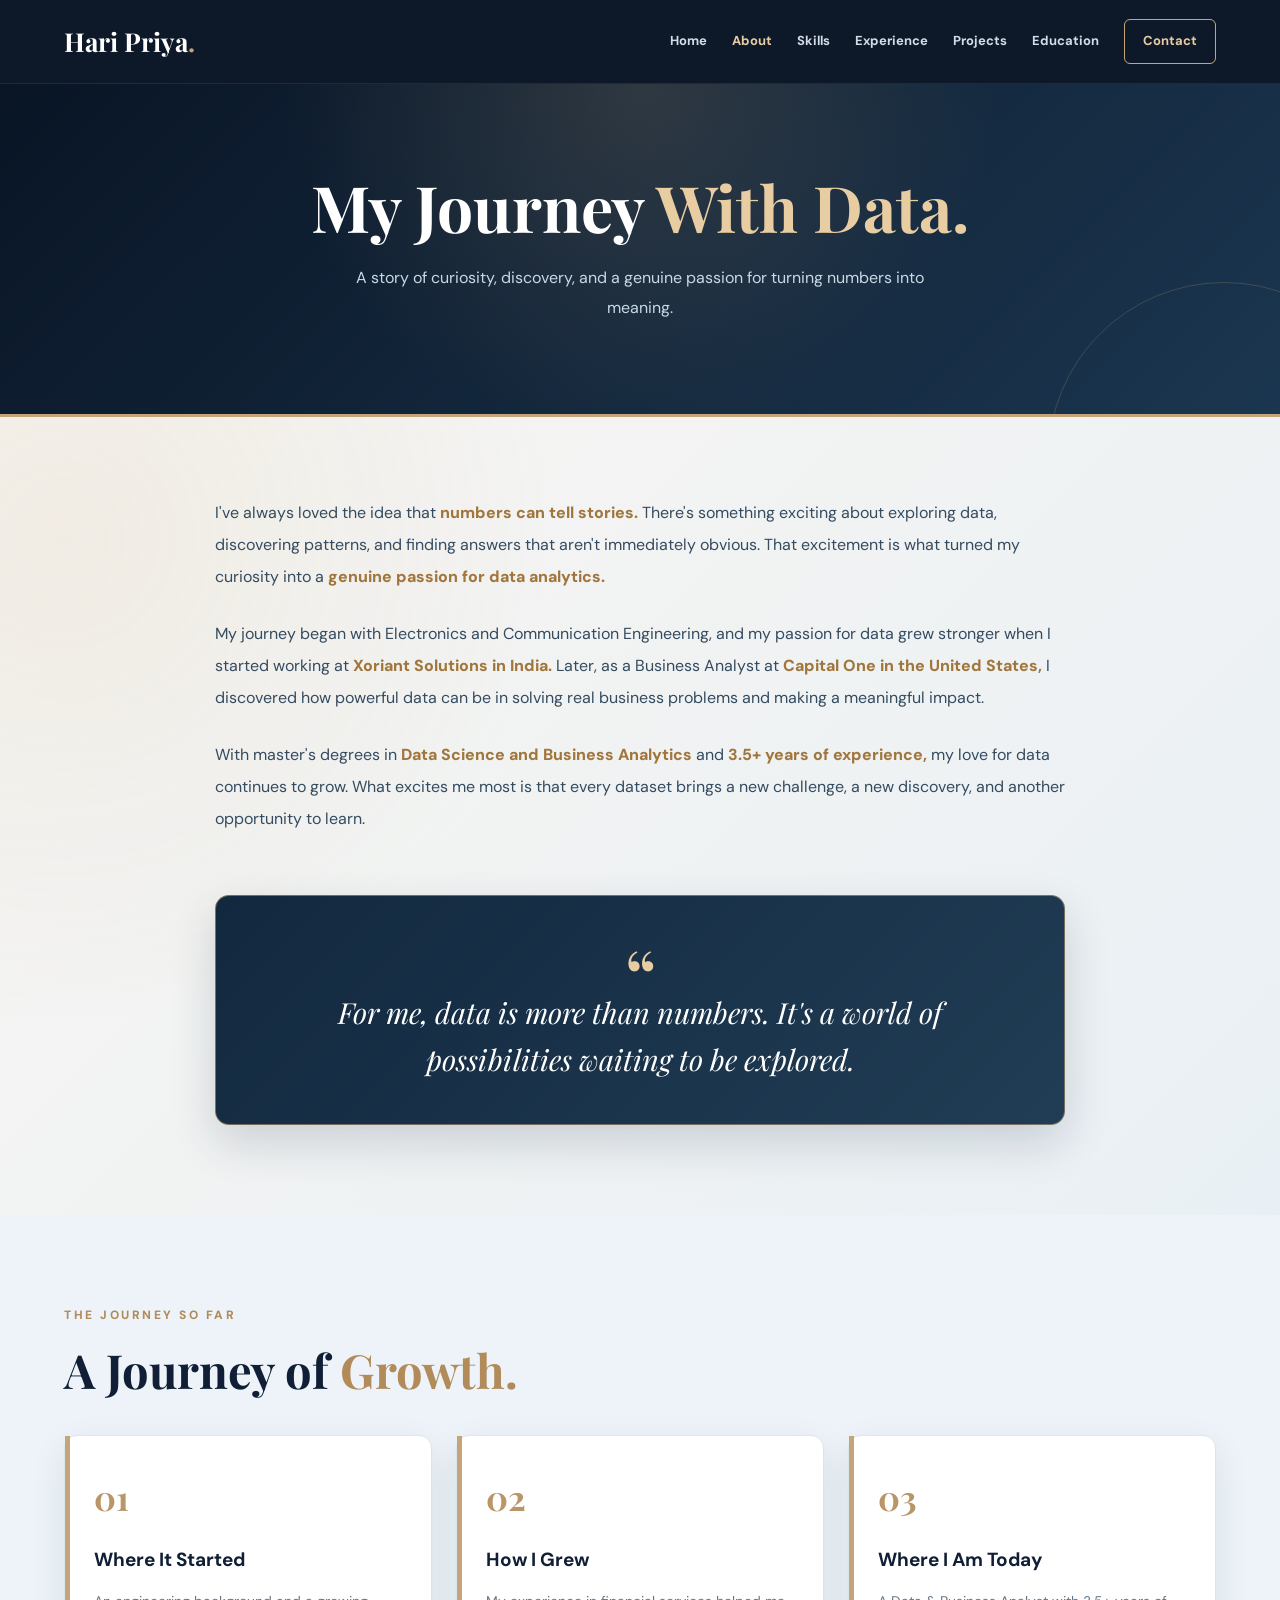
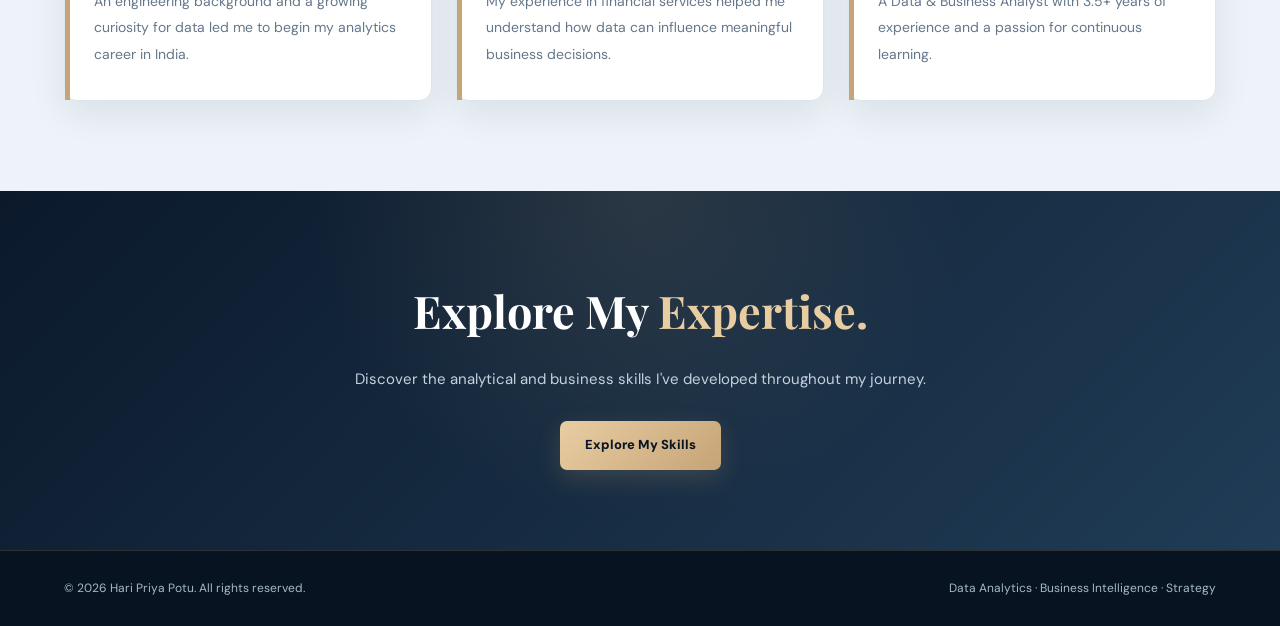
==== about.html @ d1c53332 "Complete professional portfolio website" ====
<!DOCTYPE html>
<html lang="en">

<head>
  <meta charset="UTF-8">
  <meta name="viewport" content="width=device-width, initial-scale=1.0">
  <meta name="description" content="Learn about Hari Priya Potu's passion for data analytics and professional journey.">
  <title>About Me | Hari Priya Potu</title>
  <link rel="stylesheet" href="style.css">
</head>

<body>

  <!-- NAVIGATION -->
  <header class="header">
    <nav class="navbar container">

      <a href="index.html" class="logo">
        Hari Priya<span>.</span>
      </a>

      <button class="menu-toggle"
              aria-label="Toggle navigation"
              aria-expanded="false">
        ☰
      </button>

      <div class="nav-links" id="navLinks">
        <a href="index.html">Home</a>
        <a href="about.html" class="active">About</a>
        <a href="professionalskills.html">Skills</a>
        <a href="experience.html">Experience</a>
        <a href="projects.html">Projects</a>
        <a href="education.html">Education</a>
        <a href="contact.html" class="nav-contact">Contact</a>
      </div>

    </nav>
  </header>

  <main>

    <!-- ABOUT HERO -->
    <section class="about-hero">
      <div class="container">

       

        <h1>
          My Journey <span>With Data.</span>
        </h1>

        <p class="about-hero-description">
          A story of curiosity, discovery, and a genuine
          passion for turning numbers into meaning.
        </p>

      </div>
    </section>

    <!-- MY STORY -->
    <section class="about-main">
      <div class="container">

        <div class="about-story-text">

          <p>
            I've always loved the idea that
            <span class="gold-highlight">
              numbers can tell stories.
            </span>
            There's something exciting about exploring
            data, discovering patterns, and finding
            answers that aren't immediately obvious.
            That excitement is what turned my
            curiosity into a
            <span class="gold-highlight">
              genuine passion for data analytics.
            </span>
          </p>

          <p>
            My journey began with Electronics and
            Communication Engineering, and my passion
            for data grew stronger when I started
            working at
            <span class="gold-highlight">
              Xoriant Solutions in India.
            </span>
            Later, as a Business Analyst at
            <span class="gold-highlight">
              Capital One in the United States,
            </span>
            I discovered how powerful data can be
            in solving real business problems
            and making a meaningful impact.
          </p>

          <p>
            With master's degrees in
            <span class="gold-highlight">
              Data Science and Business Analytics
            </span>
            and
            <span class="gold-highlight">
              3.5+ years of experience,
            </span>
            my love for data continues to grow.
            What excites me most is that every dataset
            brings a new challenge, a new discovery,
            and another opportunity to learn.
          </p>

        </div>

        <!-- QUOTE -->
        <div class="about-quote">

          <span class="quote-symbol">“</span>

          <blockquote>
            For me, data is more than numbers.
            It's a world of possibilities
            waiting to be explored.
          </blockquote>

        </div>

      </div>
    </section>

    <!-- JOURNEY HIGHLIGHTS -->
    <section class="section highlights-section">
      <div class="container">

        <p class="section-label">
          THE JOURNEY SO FAR
        </p>

        <h2 class="section-title">
          A Journey of <span>Growth.</span>
        </h2>

        <div class="highlights-grid">

          <article class="highlight-card">
            <span class="highlight-number">01</span>
            <h3>Where It Started</h3>
            <p>
              An engineering background and a growing
              curiosity for data led me to begin
              my analytics career in India.
            </p>
          </article>

          <article class="highlight-card">
            <span class="highlight-number">02</span>
            <h3>How I Grew</h3>
            <p>
              My experience in financial services
              helped me understand how data can
              influence meaningful business decisions.
            </p>
          </article>

          <article class="highlight-card">
            <span class="highlight-number">03</span>
            <h3>Where I Am Today</h3>
            <p>
              A Data & Business Analyst with
              3.5+ years of experience and
              a passion for continuous learning.
            </p>
          </article>

        </div>

      </div>
    </section>

    <!-- CALL TO ACTION -->
    <section class="page-cta">
      <div class="container">

        <h2>
          Explore My <span>Expertise.</span>
        </h2>

        <p>
          Discover the analytical and business
          skills I've developed throughout my journey.
        </p>

        <a href="professionalskills.html" class="btn btn-gold">
          Explore My Skills
        </a>

      </div>
    </section>

  </main>

  <!-- FOOTER -->
  <footer>
    <div class="container footer-content">

      <p>
        © <span id="year"></span>
        Hari Priya Potu. All rights reserved.
      </p>

      <p>
        Data Analytics · Business Intelligence · Strategy
      </p>

    </div>
  </footer>

  <script src="script.js"></script>

</body>
</html>
---- style.css ----
@import url('https://fonts.googleapis.com/css2?family=DM+Sans:wght@400;500;600;700;800&family=Playfair+Display:wght@500;600;700&display=swap');

/* ==========================================
   HARI PRIYA POTU PORTFOLIO
   COMPLETE STYLESHEET
========================================== */

/* GLOBAL */

:root {
  --navy: #101f35;
  --navy-dark: #091525;
  --navy-mid: #1a3049;
  --slate: #294861;
  --gold: #c5a477;
  --gold-light: #e9cda2;
  --cream: #f8f4ed;
  --white: #ffffff;
  --light: #f0f4f8;
  --light-blue: #e6edf4;
  --text: #26384a;
  --muted: #65778a;
  --border: #dce5ed;
  --shadow: 0 12px 36px rgba(16,31,53,0.09);
}

* {
  margin: 0;
  padding: 0;
  box-sizing: border-box;
}

html {
  scroll-behavior: smooth;
}

body {
  font-family: 'DM Sans', Arial, sans-serif;
  background: var(--white);
  color: var(--text);
  line-height: 1.75;
  -webkit-font-smoothing: antialiased;
}

a {
  text-decoration: none;
  color: inherit;
}

button {
  font: inherit;
}

img {
  max-width: 100%;
  display: block;
}

ul {
  padding-left: 20px;
}

.container {
  width: min(1160px, 90%);
  margin: 0 auto;
}

.section {
  padding: 90px 0;
}

.section-label {
  color: #b18b59;
  font-size: 12px;
  font-weight: 800;
  letter-spacing: 2.5px;
  text-transform: uppercase;
  margin-bottom: 15px;
}

.section-title {
  font-family: 'Playfair Display', Georgia, serif;
  font-size: clamp(32px, 4vw, 47px);
  line-height: 1.25;
  color: var(--navy);
  margin-bottom: 22px;
}

.section-title span {
  color: #b18b59;
}

.section-subtitle {
  max-width: 730px;
  color: var(--muted);
  font-size: 16px;
  line-height: 1.9;
  margin-bottom: 45px;
}

/* ==========================================
   NAVIGATION
========================================== */

.header {
  position: sticky;
  top: 0;
  z-index: 1000;
  background: rgba(9,21,37,0.98);
  border-bottom: 1px solid rgba(255,255,255,0.08);
  backdrop-filter: blur(14px);
}

.navbar {
  min-height: 83px;
  display: flex;
  align-items: center;
  justify-content: space-between;
  gap: 24px;
}

.logo {
  font-family: 'Playfair Display', Georgia, serif;
  color: #ffffff;
  font-size: 26px;
  font-weight: 700;
  white-space: nowrap;
}

.logo span {
  color: var(--gold);
}

.nav-links {
  display: flex;
  align-items: center;
  gap: 25px;
}

.nav-links a {
  color: #d3dce7;
  font-size: 13px;
  font-weight: 700;
  white-space: nowrap;
  transition: color 0.25s ease;
}

.nav-links a:hover,
.nav-links a.active {
  color: var(--gold-light);
}

.nav-links .nav-contact {
  padding: 10px 18px;
  border: 1px solid var(--gold);
  border-radius: 6px;
  color: var(--gold-light);
}

.nav-links .nav-contact:hover,
.nav-links .nav-contact.active {
  background: var(--gold);
  color: var(--navy-dark);
}

.menu-toggle {
  display: none;
  background: transparent;
  color: #ffffff;
  border: 1px solid rgba(255,255,255,0.25);
  border-radius: 6px;
  padding: 6px 12px;
  font-size: 23px;
  cursor: pointer;
}

/* ==========================================
   BUTTONS
========================================== */

.btn {
  display: inline-flex;
  align-items: center;
  justify-content: center;
  min-height: 49px;
  padding: 13px 25px;
  border-radius: 7px;
  font-size: 13px;
  font-weight: 800;
  transition: transform 0.25s, box-shadow 0.25s;
}

.btn:hover {
  transform: translateY(-3px);
}

.btn-gold {
  background: linear-gradient(135deg,#e9cda2,#c5a477);
  color: var(--navy-dark);
  box-shadow: 0 8px 24px rgba(197,164,119,0.2);
}

.btn-outline {
  border: 1px solid var(--gold-light);
  color: var(--gold-light);
  background: transparent;
}

/* ==========================================
   ABOUT PAGE HERO
========================================== */

.about-hero {
  position: relative;
  overflow: hidden;
  padding: 85px 0 90px;
  text-align: center;
  background:
    radial-gradient(
      circle at 50% 0%,
      rgba(197,164,119,0.17),
      transparent 50%
    ),
    linear-gradient(135deg,#091525,#1b3650);
  border-bottom: 3px solid var(--gold);
}

.about-hero::after {
  content: "";
  position: absolute;
  width: 350px;
  height: 350px;
  right: -120px;
  bottom: -220px;
  border: 1px solid rgba(197,164,119,0.22);
  border-radius: 50%;
  pointer-events: none;
}

.about-eyebrow {
  color: var(--gold-light);
  font-size: 11px;
  font-weight: 800;
  letter-spacing: 3px;
  margin-bottom: 20px;
}

.about-hero h1 {
  font-family: 'Playfair Display', Georgia, serif;
  color: #ffffff;
  font-size: clamp(42px,5vw,66px);
  line-height: 1.2;
  margin-bottom: 17px;
}

.about-hero h1 span {
  color: var(--gold-light);
}

.about-hero-description {
  max-width: 620px;
  margin: 0 auto;
  color: #c9d8e5;
  font-size: 16px;
  line-height: 1.9;
}

/* ==========================================
   ABOUT STORY
   CENTERED WITHOUT SIDE HEADING
========================================== */

.about-main {
  padding: 80px 0 90px;
  background:
    radial-gradient(
      circle at 5% 15%,
      rgba(197,164,119,0.11),
      transparent 35%
    ),
    linear-gradient(135deg,#f7f5f1,#e9f0f5);
}

.about-story-text {
  max-width: 850px;
  margin: 0 auto;
  padding: 0;
  border: none;
}

.about-story-text p {
  color: #344b60;
  font-size: 16px;
  line-height: 2;
  margin-bottom: 25px;
}

.about-story-text p:last-child {
  margin-bottom: 0;
}

.gold-highlight {
  color: #a1763c;
  font-weight: 800;
}

/* ==========================================
   ABOUT QUOTE
========================================== */

.about-quote {
  position: relative;
  max-width: 850px;
  margin: 60px auto 0;
  padding: 40px 55px;
  text-align: center;
  background: linear-gradient(135deg,#12283e,#203d55);
  border-radius: 14px;
  border: 1px solid rgba(197,164,119,0.55);
  box-shadow: 0 18px 45px rgba(16,31,53,0.16);
}

.quote-symbol {
  display: block;
  height: 48px;
  color: var(--gold-light);
  font-family: 'Playfair Display', Georgia, serif;
  font-size: 80px;
  line-height: 1;
}

.about-quote blockquote {
  max-width: 680px;
  margin: 5px auto 0;
  color: #ffffff;
  font-family: 'Playfair Display', Georgia, serif;
  font-size: clamp(21px,2.6vw,29px);
  line-height: 1.65;
  font-style: italic;
}

/* ==========================================
   SHARED PAGE BANNERS
========================================== */

.page-banner {
  padding: 90px 0;
  background:
    radial-gradient(circle at 85% 10%,
      rgba(197,164,119,0.17),transparent 35%),
    linear-gradient(125deg,#0b192a,#1b3650);
  border-bottom: 3px solid var(--gold);
}

.page-banner .section-label {
  color: var(--gold-light);
}

.page-banner h1 {
  color: #ffffff;
  font-family: 'Playfair Display', Georgia, serif;
  font-size: clamp(40px,5vw,64px);
  line-height: 1.2;
  margin-bottom: 18px;
}

.page-banner h1 span {
  color: var(--gold-light);
}

.page-banner p:not(.section-label) {
  max-width: 700px;
  color: #c8d6e3;
  font-size: 16px;
  line-height: 1.9;
}

/* ==========================================
   HOME PAGE
========================================== */

.hero {
  min-height: 690px;
  display: flex;
  align-items: center;
  background:
    radial-gradient(circle at 82% 20%,
      rgba(197,164,119,0.13),transparent 34%),
    linear-gradient(135deg,#091525,#142b43 60%,#203c55);
}

.hero-grid {
  display: grid;
  grid-template-columns: 1.15fr 0.85fr;
  align-items: center;
  gap: 65px;
  padding: 100px 0;
}

.eyebrow {
  color: var(--gold-light);
  font-size: 11px;
  font-weight: 800;
  letter-spacing: 2px;
  margin-bottom: 25px;
}

.hero h1 {
  font-family: 'Playfair Display', Georgia, serif;
  color: #ffffff;
  font-size: clamp(48px,5.4vw,78px);
  line-height: 1.13;
  margin-bottom: 16px;
}

.hero h1 span {
  color: var(--gold-light);
}

.hero h2 {
  color: #e5edf5;
  font-size: 23px;
  font-weight: 500;
  margin-bottom: 23px;
}

.hero-description {
  color: #c3d0dd;
  font-size: 16px;
  line-height: 1.95;
  margin-bottom: 34px;
}

.hero-actions {
  display: flex;
  flex-wrap: wrap;
  gap: 15px;
}

.hero-stats {
  display: flex;
  flex-wrap: wrap;
  gap: 35px;
  padding-top: 35px;
  margin-top: 42px;
  border-top: 1px solid rgba(255,255,255,0.13);
}

.hero-stats strong {
  display: block;
  color: var(--gold-light);
  font-size: 23px;
}

.hero-stats span {
  color: #b9c9d7;
  font-size: 11px;
}

.hero-visual {
  padding: 30px;
  border: 1px solid rgba(197,164,119,0.32);
  border-radius: 18px;
  background: linear-gradient(145deg,#234158,#0e1e31);
  box-shadow: 0 30px 65px rgba(0,0,0,0.25);
}

.visual-heading {
  color: var(--gold-light);
  font-size: 11px;
  font-weight: 800;
  letter-spacing: 1.5px;
  margin-bottom: 25px;
}

.hero-visual h3 {
  color: #ffffff;
  font-family: 'Playfair Display', Georgia, serif;
  font-size: 25px;
}

.visual-bars {
  height: 230px;
  display: flex;
  align-items: flex-end;
  justify-content: space-between;
  gap: 12px;
  margin-top: 25px;
  border-bottom: 1px solid rgba(255,255,255,0.22);
}

.visual-bars div {
  flex: 1;
  max-width: 40px;
  background: linear-gradient(to top,#8f704a,#e6c694);
  border-radius: 5px 5px 0 0;
}

.visual-footer {
  display: flex;
  justify-content: space-between;
  gap: 10px;
  color: #d6e1eb;
  font-size: 10px;
  margin-top: 20px;
}

.visual-note {
  color: #8ea5b8;
  font-size: 10px;
  margin-top: 15px;
}

/* ==========================================
   HIGHLIGHT CARDS
========================================== */

.highlights-section {
  background: #edf3f8;
}

.highlights-grid {
  display: grid;
  grid-template-columns: repeat(3,minmax(0,1fr));
  gap: 24px;
  margin-top: 35px;
}

.highlight-card {
  position: relative;
  background: #ffffff;
  padding: 32px 29px;
  border: 1px solid var(--border);
  border-radius: 13px;
  box-shadow: var(--shadow);
  transition: transform 0.3s;
}

.highlight-card:hover {
  transform: translateY(-6px);
}

.highlight-card::before {
  content: "";
  position: absolute;
  left: 0;
  top: 0;
  width: 5px;
  height: 100%;
  background: var(--gold);
}

.highlight-number {
  display: block;
  color: #b99667;
  font-family: 'Playfair Display', Georgia, serif;
  font-size: 34px;
  font-weight: 700;
  margin-bottom: 15px;
}

.highlight-card h3 {
  color: var(--navy);
  font-size: 19px;
  margin-bottom: 12px;
}

.highlight-card p {
  color: var(--muted);
  font-size: 14px;
  line-height: 1.9;
}

/* ==========================================
   SKILLS
========================================== */

.toolkit-section {
  background: #edf3f8;
}

.toolkit-grid {
  display: grid;
  grid-template-columns: repeat(2,minmax(0,1fr));
  gap: 24px;
}

.toolkit-card {
  position: relative;
  padding: 34px;
  background: linear-gradient(145deg,#172d46,#24445e);
  border: 1px solid #38546b;
  border-radius: 16px;
  box-shadow: var(--shadow);
}

.toolkit-card::before {
  content: "";
  position: absolute;
  top: 0;
  left: 0;
  width: 100%;
  height: 4px;
  background: var(--gold);
}

.toolkit-top {
  display: flex;
  align-items: center;
  justify-content: space-between;
  margin-bottom: 25px;
}

.toolkit-icon {
  display: flex;
  align-items: center;
  justify-content: center;
  width: 54px;
  height: 54px;
  background: rgba(197,164,119,0.14);
  border-radius: 13px;
  color: var(--gold-light);
  font-size: 28px;
}

.toolkit-number {
  color: var(--gold-light);
  font-size: 11px;
}

.toolkit-card h3 {
  color: #ffffff;
  font-family: 'Playfair Display', Georgia, serif;
  font-size: 26px;
  margin-bottom: 12px;
}

.toolkit-card > p {
  color: #c0d0df;
  font-size: 14px;
  margin-bottom: 25px;
}

.toolkit-tags {
  display: flex;
  flex-wrap: wrap;
  gap: 9px;
}

.toolkit-tags span {
  background: rgba(255,255,255,0.08);
  border: 1px solid rgba(255,255,255,0.15);
  color: #f0f4f8;
  padding: 8px 13px;
  border-radius: 6px;
  font-size: 12px;
}

.workflow-section {
  background: #ffffff;
}

.workflow-grid {
  display: grid;
  grid-template-columns: repeat(4,minmax(0,1fr));
  gap: 20px;
  margin-top: 35px;
}

.workflow-card {
  background: var(--cream);
  border: 1px solid #e8dfd2;
  border-radius: 12px;
  padding: 30px 24px;
}

.workflow-card > span {
  display: block;
  color: #a9824e;
  font-family: 'Playfair Display', Georgia, serif;
  font-size: 34px;
  margin-bottom: 18px;
}

.workflow-card h3 {
  color: var(--navy);
  font-size: 18px;
  margin-bottom: 12px;
}

.workflow-card p {
  color: var(--muted);
  font-size: 13px;
}

/* ==========================================
   EXPERIENCE
========================================== */

.experience-section {
  background: #f4f7fa;
}

.experience-timeline {
  position: relative;
  margin-top: 50px;
  padding-left: 75px;
}

.experience-timeline::before {
  content: "";
  position: absolute;
  top: 22px;
  bottom: 25px;
  left: 26px;
  width: 2px;
  background: var(--gold);
}

.experience-item {
  position: relative;
  margin-bottom: 40px;
}

.experience-marker {
  position: absolute;
  left: -75px;
  top: 22px;
  width: 54px;
  height: 54px;
  display: flex;
  align-items: center;
  justify-content: center;
  background: var(--navy);
  border: 3px solid var(--gold);
  border-radius: 50%;
  color: var(--gold-light);
  font-weight: 800;
}

.experience-card {
  background: #ffffff;
  border: 1px solid var(--border);
  border-radius: 16px;
  padding: 42px;
  box-shadow: var(--shadow);
}

.experience-header {
  display: flex;
  justify-content: space-between;
  align-items: flex-start;
  gap: 25px;
  padding-bottom: 25px;
  border-bottom: 1px solid var(--border);
}

.experience-category {
  color: #ac895a;
  font-size: 11px;
  font-weight: 800;
  letter-spacing: 2px;
}

.experience-header h3 {
  color: var(--navy);
  font-family: 'Playfair Display', Georgia, serif;
  font-size: 30px;
}

.experience-header h4 {
  color: #47627b;
  font-size: 18px;
}

.experience-location {
  color: var(--muted);
  font-size: 13px;
}

.experience-date {
  flex-shrink: 0;
  padding: 9px 14px;
  background: var(--cream);
  border: 1px solid #e8d7be;
  border-radius: 6px;
  color: #886638;
  font-size: 12px;
  font-weight: 800;
}

.experience-overview {
  color: #53697d;
  font-size: 15px;
  margin: 25px 0;
}

.experience-card h5 {
  color: var(--navy);
  font-size: 14px;
  margin-bottom: 14px;
}

.experience-list {
  margin-bottom: 27px;
}

.experience-list li {
  color: #53697d;
  font-size: 14px;
  margin-bottom: 10px;
}

.experience-tools {
  display: flex;
  flex-wrap: wrap;
  gap: 9px;
}

.experience-tools span {
  padding: 7px 12px;
  border-radius: 6px;
  background: #eaf0f5;
  color: #2a4a65;
  font-size: 12px;
}

/* ==========================================
   PROJECTS
========================================== */

.projects-section {
  background: #eef3f7;
}

.projects-grid {
  display: grid;
  grid-template-columns: repeat(3,minmax(0,1fr));
  gap: 25px;
}

.project-card {
  display: flex;
  flex-direction: column;
  overflow: hidden;
  background: #ffffff;
  border: 1px solid var(--border);
  border-radius: 15px;
  box-shadow: var(--shadow);
}

.project-visual {
  height: 230px;
  padding: 25px;
  background: linear-gradient(135deg,#102239,#31536c);
}

.project-visual-content {
  height: 100%;
  display: flex;
  flex-direction: column;
}

.project-visual-label {
  color: var(--gold-light);
  font-size: 10px;
  letter-spacing: 1.5px;
}

.project-chart-bars {
  height: 115px;
  display: flex;
  align-items: flex-end;
  justify-content: space-around;
  gap: 10px;
  margin-top: 18px;
  border-bottom: 1px solid rgba(255,255,255,0.2);
}

.project-chart-bars span {
  flex: 1;
  max-width: 30px;
  background: linear-gradient(to top,#9b784e,#ead0a8);
  border-radius: 4px 4px 0 0;
}

.project-visual-footer {
  color: #e3eaf0;
  font-size: 10px;
  margin-top: auto;
}

.project-body {
  display: flex;
  flex-direction: column;
  flex: 1;
  padding: 27px;
}

.project-meta {
  display: flex;
  justify-content: space-between;
  gap: 10px;
  margin-bottom: 19px;
}

.project-status {
  background: #f5ead8;
  color: #8c6939;
  padding: 6px 9px;
  border-radius: 5px;
  font-size: 10px;
  font-weight: 800;
}

.project-index {
  color: #8493a2;
  font-size: 10px;
}

.project-body h3 {
  color: var(--navy);
  font-family: 'Playfair Display', Georgia, serif;
  font-size: 24px;
  margin-bottom: 14px;
}

.project-body p {
  color: var(--muted);
  font-size: 13px;
  margin-bottom: 22px;
}

.project-body h4 {
  color: var(--navy);
  font-size: 13px;
  margin-bottom: 12px;
}

.project-points {
  margin-bottom: 22px;
}

.project-points li {
  color: #53697d;
  font-size: 12px;
  margin-bottom: 6px;
}

.project-tags {
  display: flex;
  flex-wrap: wrap;
  gap: 7px;
  margin-top: auto;
}

.project-tags span {
  padding: 6px 9px;
  background: #eaf0f5;
  border-radius: 5px;
  color: #34516a;
  font-size: 11px;
}

.project-coming-soon {
  margin-top: 22px;
  padding-top: 17px;
  border-top: 1px solid var(--border);
  color: #98764b;
  font-size: 12px;
  font-weight: 800;
}

/* ==========================================
   EDUCATION
========================================== */

.education-section {
  background: #eef3f7;
}

.education-grid {
  display: grid;
  grid-template-columns: repeat(3,minmax(0,1fr));
  gap: 24px;
}

.education-card {
  position: relative;
  padding: 35px 30px;
  background: linear-gradient(145deg,#172d46,#274860);
  border: 1px solid #36536b;
  border-radius: 15px;
  box-shadow: var(--shadow);
}

.education-card::before {
  content: "";
  position: absolute;
  top: 0;
  left: 0;
  width: 100%;
  height: 5px;
  background: var(--gold);
}

.education-card-top {
  display: flex;
  justify-content: space-between;
  align-items: center;
  margin-bottom: 28px;
}

.education-icon {
  font-size: 30px;
}

.education-level {
  color: var(--gold-light);
  font-size: 10px;
  letter-spacing: 1.4px;
}

.education-card h3 {
  color: #d6e1eb;
  font-size: 15px;
}

.education-card h4 {
  color: #ffffff;
  font-family: 'Playfair Display', Georgia, serif;
  font-size: 23px;
  margin-bottom: 20px;
}

.education-university {
  color: var(--gold-light);
  font-size: 14px;
  font-weight: 800;
}

.education-location {
  color: #b8cbd9;
  font-size: 12px;
}

.education-divider {
  height: 1px;
  background: rgba(255,255,255,0.17);
  margin: 23px 0;
}

.education-details {
  display: flex;
  justify-content: space-between;
  gap: 10px;
  margin-bottom: 20px;
}

.education-details span {
  color: #c4d2de;
  font-size: 12px;
}

.education-details strong {
  color: var(--gold-light);
  font-size: 15px;
}

.education-description {
  color: #c6d4e0;
  font-size: 13px;
}

.certifications-section {
  background: #ffffff;
}

.certifications-grid {
  display: grid;
  grid-template-columns: repeat(2,minmax(0,1fr));
  gap: 24px;
}

.certification-card {
  display: flex;
  gap: 22px;
  background: var(--cream);
  border: 1px solid #e9dfd0;
  border-radius: 13px;
  padding: 32px;
}

.certification-icon {
  display: flex;
  align-items: center;
  justify-content: center;
  width: 55px;
  height: 55px;
  flex-shrink: 0;
  background: var(--navy);
  border-radius: 12px;
  color: var(--gold-light);
  font-size: 24px;
}

.certification-label {
  color: #a17b49;
  font-size: 10px;
  letter-spacing: 1.5px;
}

.certification-content h3 {
  color: var(--navy);
  font-size: 19px;
  margin: 10px 0 8px;
}

.certification-content p {
  color: var(--muted);
  font-size: 13px;
}

/* ==========================================
   CONTACT
========================================== */

.contact-section {
  background: #eef3f7;
}

.contact-grid {
  display: grid;
  grid-template-columns: 0.9fr 1.1fr;
  gap: 70px;
}

.contact-intro > p:not(.section-label) {
  color: #53697d;
  font-size: 15px;
  line-height: 2;
  margin-bottom: 22px;
}

.contact-availability {
  display: inline-flex;
  align-items: center;
  gap: 15px;
  padding: 14px 19px;
  background: #e3f0e8;
  border-radius: 8px;
  color: #2c6747;
  font-size: 13px;
  font-weight: 800;
}

.contact-cards {
  display: flex;
  flex-direction: column;
  gap: 18px;
}

.contact-card {
  display: flex;
  gap: 22px;
  padding: 27px;
  background: #ffffff;
  border: 1px solid var(--border);
  border-radius: 13px;
  box-shadow: var(--shadow);
}

.contact-card-icon {
  display: flex;
  align-items: center;
  justify-content: center;
  width: 55px;
  height: 55px;
  flex-shrink: 0;
  background: var(--navy);
  border-radius: 11px;
  color: var(--gold-light);
  font-size: 22px;
}

.contact-card-label {
  color: #a58150;
  font-size: 10px;
  letter-spacing: 1.7px;
}

.contact-card h3 {
  color: var(--navy);
  font-size: 19px;
  margin: 8px 0;
}

.contact-card p {
  color: var(--muted);
  font-size: 13px;
  margin-bottom: 12px;
}

.contact-link {
  color: #a47b46;
  font-size: 13px;
  font-weight: 800;
  overflow-wrap: anywhere;
}

/* ==========================================
   CALL TO ACTION
========================================== */

.page-cta {
  padding: 80px 0;
  text-align: center;
  background:
    radial-gradient(circle at 50% 0%,
      rgba(197,164,119,0.13),transparent 45%),
    linear-gradient(135deg,#0b192b,#203c56);
}

.page-cta h2 {
  color: #ffffff;
  font-family: 'Playfair Display', Georgia, serif;
  font-size: clamp(31px,4vw,45px);
  margin-bottom: 17px;
}

.page-cta h2 span {
  color: var(--gold-light);
}

.page-cta p {
  max-width: 640px;
  margin: 0 auto 28px;
  color: #c5d3e0;
  font-size: 15px;
}

/* ==========================================
   FOOTER
========================================== */

footer {
  background: #071321;
  padding: 27px 0;
  border-top: 1px solid rgba(197,164,119,0.2);
}

.footer-content {
  display: flex;
  justify-content: space-between;
  gap: 20px;
}

.footer-content p {
  color: #a7b9c9;
  font-size: 12px;
}

/* ==========================================
   RESPONSIVE DESIGN
========================================== */

@media (max-width: 1050px) {
  .nav-links {
    gap: 15px;
  }

  .nav-links a {
    font-size: 12px;
  }

  .hero-grid {
    gap: 35px;
  }

  .projects-grid,
  .education-grid {
    grid-template-columns: repeat(2,minmax(0,1fr));
  }

  .workflow-grid {
    grid-template-columns: repeat(2,minmax(0,1fr));
  }
}

@media (max-width: 800px) {
  .navbar {
    min-height: 72px;
  }

  .menu-toggle {
    display: block;
  }

  .nav-links {
    display: none;
    position: absolute;
    top: 72px;
    left: 0;
    width: 100%;
    padding: 22px 5%;
    flex-direction: column;
    align-items: stretch;
    gap: 5px;
    background: #0b192a;
  }

  .nav-links.open {
    display: flex;
  }

  .nav-links a {
    display: block;
    padding: 12px;
    font-size: 14px;
  }

  .hero-grid,
  .contact-grid {
    grid-template-columns: 1fr;
  }

  .hero-visual {
    max-width: 550px;
  }

  .highlights-grid {
    grid-template-columns: repeat(2,minmax(0,1fr));
  }
}

@media (max-width: 600px) {
  .section {
    padding: 60px 0;
  }

  .page-banner {
    padding: 65px 0;
  }

  .hero-grid {
    padding: 65px 0;
  }

  .hero h1 {
    font-size: 46px;
  }

  .hero-stats {
    gap: 20px;
  }

  .toolkit-grid,
  .projects-grid,
  .education-grid,
  .certifications-grid,
  .highlights-grid,
  .workflow-grid {
    grid-template-columns: 1fr;
  }

  .experience-timeline {
    padding-left: 0;
  }

  .experience-timeline::before,
  .experience-marker {
    display: none;
  }

  .experience-card {
    padding: 25px;
  }

  .experience-header {
    flex-direction: column;
  }

  .experience-date {
    align-self: flex-start;
  }

  .about-hero {
    padding: 65px 0;
  }

  .about-main {
    padding: 55px 0;
  }

  .about-story-text p {
    font-size: 14px;
    line-height: 1.9;
  }

  .about-quote {
    margin-top: 45px;
    padding: 30px 24px;
  }

  .about-quote blockquote {
    font-size: 21px;
  }

  .footer-content {
    flex-direction: column;
    text-align: center;
    gap: 10px;
  }
}

@media (prefers-reduced-motion: reduce) {
  *,
  *::before,
  *::after {
    scroll-behavior: auto !important;
    transition-duration: 0.01ms !important;
    animation-duration: 0.01ms !important;
  }
}
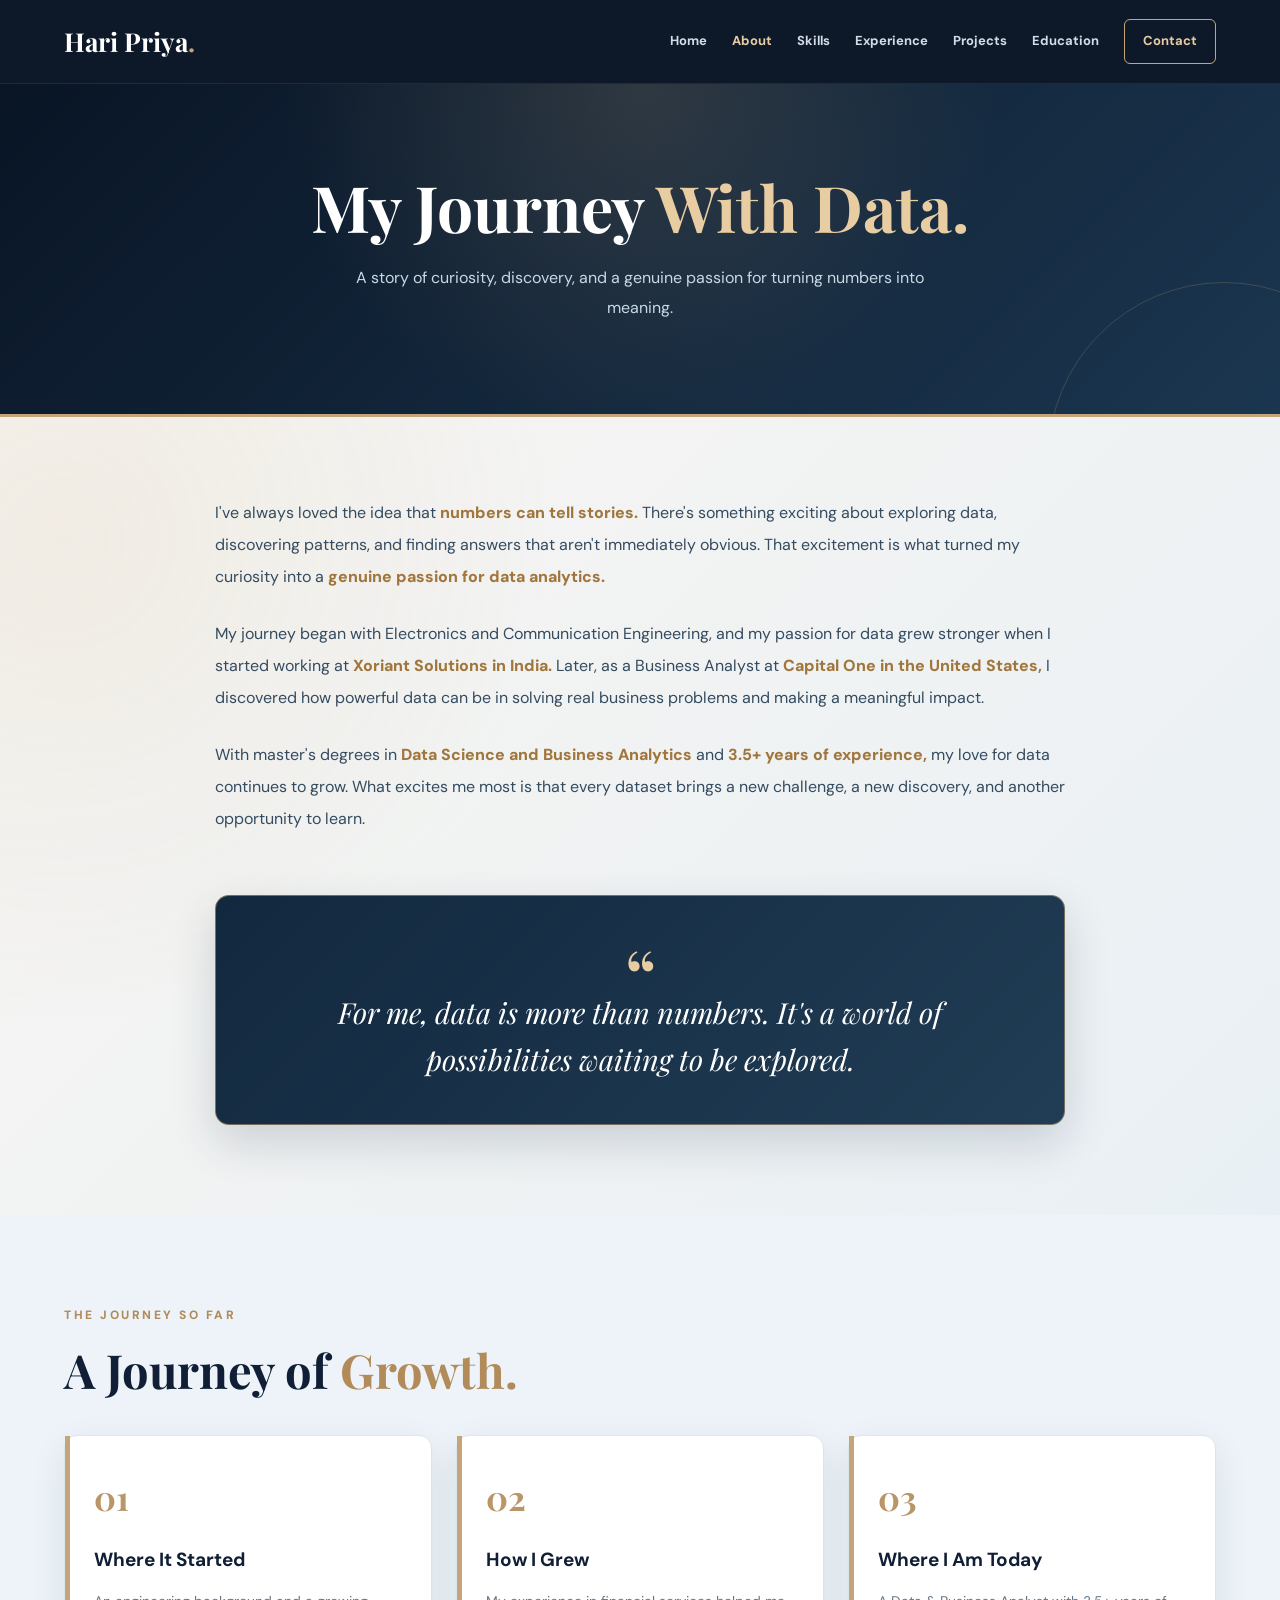
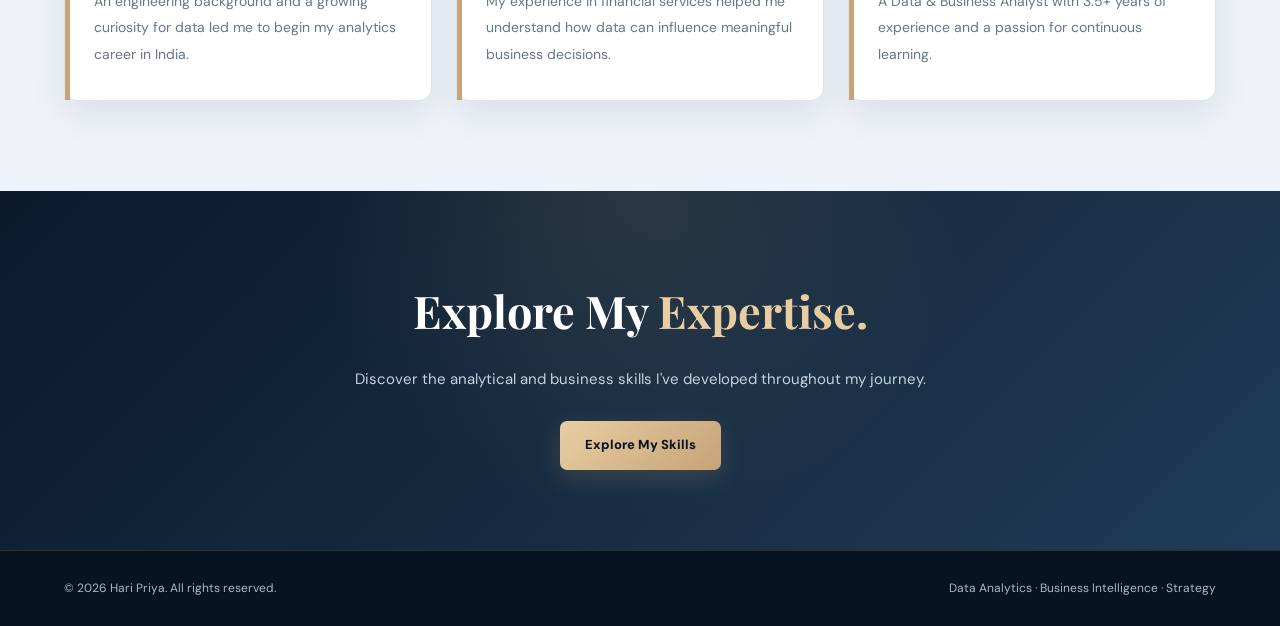
==== commit a66f5701: "Update about.html" ====
--- a/about.html
+++ b/about.html
@@ -5,8 +5,8 @@
 <head>
   <meta charset="UTF-8">
   <meta name="viewport" content="width=device-width, initial-scale=1.0">
-  <meta name="description" content="Learn about Hari Priya Potu's passion for data analytics and professional journey.">
-  <title>About Me | Hari Priya Potu</title>
+  <meta name="description" content="Learn about Hari Priya's passion for data analytics and professional journey.">
+  <title>About Me | Hari Priya</title>
   <link rel="stylesheet" href="style.css">
 </head>
 
@@ -44,8 +44,6 @@
     <!-- ABOUT HERO -->
     <section class="about-hero">
       <div class="container">
-
-       
 
         <h1>
           My Journey <span>With Data.</span>
@@ -207,7 +205,7 @@
 
       <p>
         © <span id="year"></span>
-        Hari Priya Potu. All rights reserved.
+        Hari Priya. All rights reserved.
       </p>
 
       <p>
--- a/style.css
+++ b/style.css
@@ -2,11 +2,8 @@
 @import url('https://fonts.googleapis.com/css2?family=DM+Sans:wght@400;500;600;700;800&family=Playfair+Display:wght@500;600;700&display=swap');
 
 /* ==========================================
-   HARI PRIYA POTU PORTFOLIO
-   COMPLETE STYLESHEET
-========================================== */
-
-/* GLOBAL */
+   GLOBAL STYLES
+========================================== */
 
 :root {
   --navy: #101f35;
@@ -268,7 +265,6 @@
 
 /* ==========================================
    ABOUT STORY
-   CENTERED WITHOUT SIDE HEADING
 ========================================== */
 
 .about-main {
@@ -347,8 +343,11 @@
 .page-banner {
   padding: 90px 0;
   background:
-    radial-gradient(circle at 85% 10%,
-      rgba(197,164,119,0.17),transparent 35%),
+    radial-gradient(
+      circle at 85% 10%,
+      rgba(197,164,119,0.17),
+      transparent 35%
+    ),
     linear-gradient(125deg,#0b192a,#1b3650);
   border-bottom: 3px solid var(--gold);
 }
@@ -377,6 +376,30 @@
 }
 
 /* ==========================================
+   PROFESSIONAL SKILLS SPACING FIX
+   ONLY AFFECTS SKILLS PAGE
+========================================== */
+
+/* Shorter header */
+body:has(.toolkit-section) .page-banner {
+  padding-top: 55px;
+  padding-bottom: 45px;
+}
+
+/* Bring skill content closer to header */
+.toolkit-section {
+  padding-top: 32px;
+  padding-bottom: 75px;
+  background: #edf3f8;
+}
+
+/* Reduce gap before cards */
+.toolkit-section .section-subtitle {
+  margin-bottom: 25px;
+  line-height: 1.8;
+}
+
+/* ==========================================
    HOME PAGE
 ========================================== */
 
@@ -385,9 +408,17 @@
   display: flex;
   align-items: center;
   background:
-    radial-gradient(circle at 82% 20%,
-      rgba(197,164,119,0.13),transparent 34%),
-    linear-gradient(135deg,#091525,#142b43 60%,#203c55);
+    radial-gradient(
+      circle at 82% 20%,
+      rgba(197,164,119,0.13),
+      transparent 34%
+    ),
+    linear-gradient(
+      135deg,
+      #091525,
+      #142b43 60%,
+      #203c55
+    );
 }
 
 .hero-grid {
@@ -573,12 +604,8 @@
 }
 
 /* ==========================================
-   SKILLS
-========================================== */
-
-.toolkit-section {
-  background: #edf3f8;
-}
+   SKILLS CARDS
+========================================== */
 
 .toolkit-grid {
   display: grid;
@@ -656,6 +683,10 @@
   border-radius: 6px;
   font-size: 12px;
 }
+
+/* ==========================================
+   WORKFLOW
+========================================== */
 
 .workflow-section {
   background: #ffffff;
@@ -1217,8 +1248,11 @@
   padding: 80px 0;
   text-align: center;
   background:
-    radial-gradient(circle at 50% 0%,
-      rgba(197,164,119,0.13),transparent 45%),
+    radial-gradient(
+      circle at 50% 0%,
+      rgba(197,164,119,0.13),
+      transparent 45%
+    ),
     linear-gradient(135deg,#0b192b,#203c56);
 }
 
@@ -1266,6 +1300,7 @@
 ========================================== */
 
 @media (max-width: 1050px) {
+
   .nav-links {
     gap: 15px;
   }
@@ -1289,6 +1324,7 @@
 }
 
 @media (max-width: 800px) {
+
   .navbar {
     min-height: 72px;
   }
@@ -1335,12 +1371,26 @@
 }
 
 @media (max-width: 600px) {
+
   .section {
     padding: 60px 0;
   }
 
   .page-banner {
     padding: 65px 0;
+  }
+
+  /* Keep skills page compact on mobile */
+  body:has(.toolkit-section) .page-banner {
+    padding: 45px 0 35px;
+  }
+
+  .toolkit-section {
+    padding: 25px 0 55px;
+  }
+
+  .toolkit-section .section-subtitle {
+    margin-bottom: 20px;
   }
 
   .hero-grid {
@@ -1415,6 +1465,7 @@
 }
 
 @media (prefers-reduced-motion: reduce) {
+
   *,
   *::before,
   *::after {
